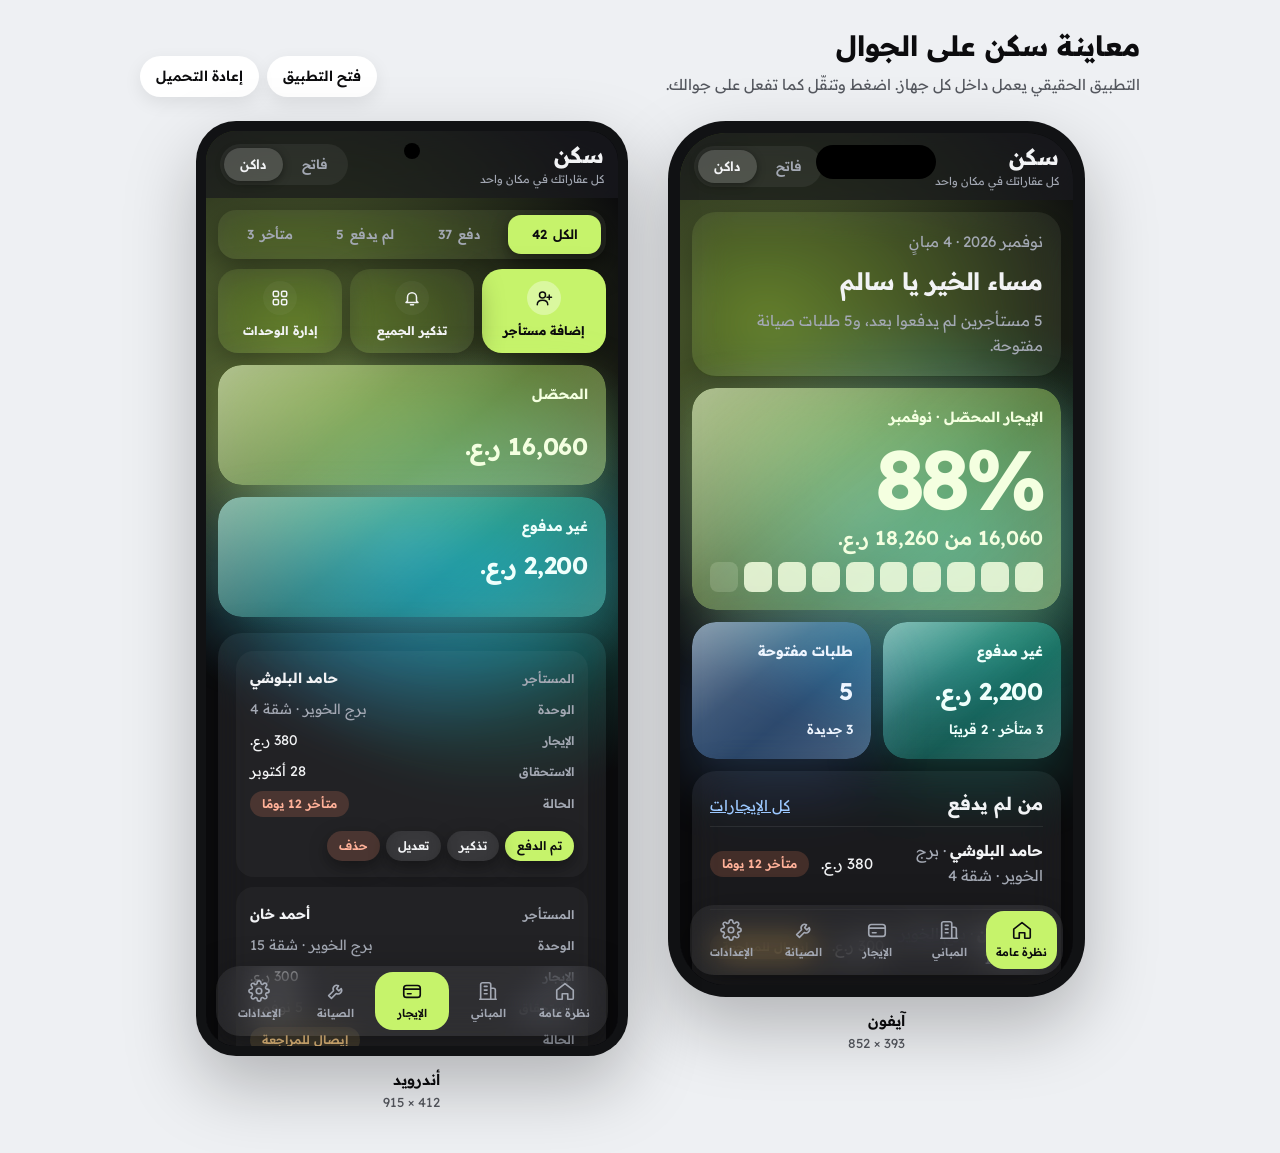
==== preview.html @ 37d3e6a2 "Add phone layout, Readex Pro font, brand text and phone preview page Co-Authored-By: Claude Opus 5.5" ====
<!doctype html>
<html lang="ar" dir="rtl">
<head>
<meta charset="utf-8">
<meta name="viewport" content="width=device-width, initial-scale=1">
<title>سكن · معاينة الجوال</title>
<link rel="stylesheet" href="https://fonts.googleapis.com/css2?family=Readex+Pro:wght@400;500;600;700&display=swap">
<style>
:root{--bg:#EEF0F3;--fg:#0C0C0E;--mut:#55585F;--frame:#111214;--chip:#FFFFFF}
@media (prefers-color-scheme:dark){:root{--bg:#0C0C0E;--fg:#F2F3F5;--mut:#A3A8B3;--frame:#2A2C31;--chip:#1A1B20;color-scheme:dark}}
*{box-sizing:border-box}
body{margin:0;background:var(--bg);color:var(--fg);font:15px/1.6 'Readex Pro','Segoe UI',Tahoma,sans-serif;padding:24px 16px 40px}
header{max-width:1000px;margin:0 auto 24px;display:flex;flex-wrap:wrap;gap:12px;align-items:end;justify-content:space-between}
h1{margin:0;font-size:28px}
p{margin:4px 0 0;color:var(--mut)}
.links{display:flex;gap:8px;flex-wrap:wrap}
.links a{background:var(--chip);color:var(--fg);text-decoration:none;padding:9px 16px;border-radius:999px;font-weight:600;font-size:14px;box-shadow:0 6px 18px rgba(0,0,0,.08)}
.row{display:flex;flex-wrap:wrap;gap:40px;justify-content:center;align-items:flex-start}
figure{margin:0;display:flex;flex-direction:column;align-items:center;gap:12px}
figcaption{font-weight:600}
figcaption span{display:block;font-weight:400;font-size:13px;color:var(--mut);text-align:center}
.phone{position:relative;background:var(--frame);padding:12px;box-shadow:0 30px 70px rgba(0,0,0,.25)}
.ios{width:417px;height:876px;border-radius:58px}
.android{width:432px;height:935px;border-radius:40px;padding:10px}
.phone iframe{display:block;width:100%;height:100%;border:0;background:#000}
.ios iframe{border-radius:46px}
.android iframe{border-radius:30px}
.island{position:absolute;top:24px;left:50%;transform:translateX(-50%);width:120px;height:34px;border-radius:20px;background:#000;z-index:2;pointer-events:none}
.punch{position:absolute;top:22px;left:50%;transform:translateX(-50%);width:16px;height:16px;border-radius:50%;background:#000;z-index:2;pointer-events:none}
.scale{transform-origin:top center}
@media (max-width:980px){.scale{transform:scale(.8);margin-bottom:-180px}}
@media (max-width:480px){.scale{transform:scale(.72);margin-bottom:-250px}}
</style>
</head>
<body>
<header>
  <div><h1>معاينة سكن على الجوال</h1><p>التطبيق الحقيقي يعمل داخل كل جهاز. اضغط وتنقّل كما تفعل على جوالك.</p></div>
  <nav class="links" aria-label="روابط"><a href="./">فتح التطبيق</a><a href="#" id="reload">إعادة التحميل</a></nav>
</header>
<div class="row">
  <figure><div class="scale"><div class="phone ios"><span class="island" aria-hidden="true"></span><iframe src="./?v=ios#overview" title="سكن على آيفون"></iframe></div></div><figcaption>آيفون<span>393 × 852</span></figcaption></figure>
  <figure><div class="scale"><div class="phone android"><span class="punch" aria-hidden="true"></span><iframe src="./?v=android#rent" title="سكن على أندرويد"></iframe></div></div><figcaption>أندرويد<span>412 × 915</span></figcaption></figure>
</div>
<script>
document.getElementById('reload').addEventListener('click', function (e) { e.preventDefault(); document.querySelectorAll('iframe').forEach(function (f) { f.src = f.src; }); });
</script>
</body>
</html>
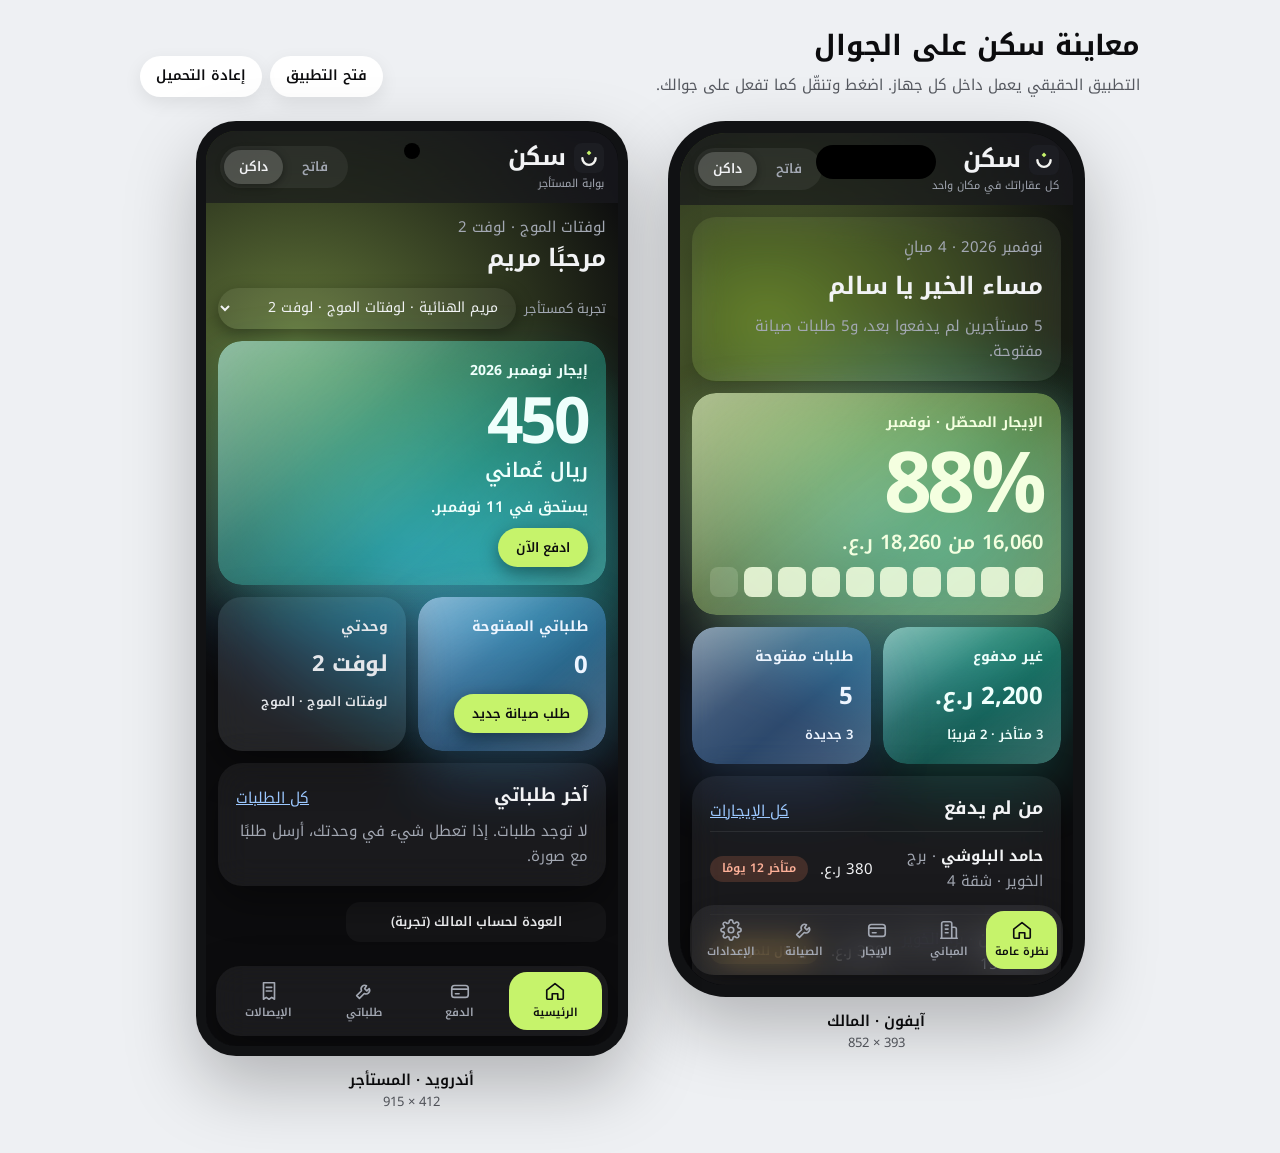
==== commit ebcda92b: "Apply Sakan brand (ن mark, Noto Kufi Arabic, app icons) and add tenant portal Co-Authored-By: Claude" ====
--- a/preview.html
+++ b/preview.html
@@ -4,12 +4,13 @@
 <meta charset="utf-8">
 <meta name="viewport" content="width=device-width, initial-scale=1">
 <title>سكن · معاينة الجوال</title>
-<link rel="stylesheet" href="https://fonts.googleapis.com/css2?family=Readex+Pro:wght@400;500;600;700&display=swap">
+<link rel="icon" href="icons/icon.svg" type="image/svg+xml">
+<link rel="stylesheet" href="https://fonts.googleapis.com/css2?family=Noto+Kufi+Arabic:wght@400;500;600;700&display=swap">
 <style>
 :root{--bg:#EEF0F3;--fg:#0C0C0E;--mut:#55585F;--frame:#111214;--chip:#FFFFFF}
 @media (prefers-color-scheme:dark){:root{--bg:#0C0C0E;--fg:#F2F3F5;--mut:#A3A8B3;--frame:#2A2C31;--chip:#1A1B20;color-scheme:dark}}
 *{box-sizing:border-box}
-body{margin:0;background:var(--bg);color:var(--fg);font:15px/1.6 'Readex Pro','Segoe UI',Tahoma,sans-serif;padding:24px 16px 40px}
+body{margin:0;background:var(--bg);color:var(--fg);font:15px/1.6 'Noto Kufi Arabic','Segoe UI',Tahoma,sans-serif;padding:24px 16px 40px}
 header{max-width:1000px;margin:0 auto 24px;display:flex;flex-wrap:wrap;gap:12px;align-items:end;justify-content:space-between}
 h1{margin:0;font-size:28px}
 p{margin:4px 0 0;color:var(--mut)}
@@ -38,8 +39,8 @@
   <nav class="links" aria-label="روابط"><a href="./">فتح التطبيق</a><a href="#" id="reload">إعادة التحميل</a></nav>
 </header>
 <div class="row">
-  <figure><div class="scale"><div class="phone ios"><span class="island" aria-hidden="true"></span><iframe src="./?v=ios#overview" title="سكن على آيفون"></iframe></div></div><figcaption>آيفون<span>393 × 852</span></figcaption></figure>
-  <figure><div class="scale"><div class="phone android"><span class="punch" aria-hidden="true"></span><iframe src="./?v=android#rent" title="سكن على أندرويد"></iframe></div></div><figcaption>أندرويد<span>412 × 915</span></figcaption></figure>
+  <figure><div class="scale"><div class="phone ios"><span class="island" aria-hidden="true"></span><iframe src="./?v=ios#overview" title="سكن على آيفون"></iframe></div></div><figcaption>آيفون · المالك<span>393 × 852</span></figcaption></figure>
+  <figure><div class="scale"><div class="phone android"><span class="punch" aria-hidden="true"></span><iframe src="./?v=android#t-home" title="بوابة المستأجر على أندرويد"></iframe></div></div><figcaption>أندرويد · المستأجر<span>412 × 915</span></figcaption></figure>
 </div>
 <script>
 document.getElementById('reload').addEventListener('click', function (e) { e.preventDefault(); document.querySelectorAll('iframe').forEach(function (f) { f.src = f.src; }); });
